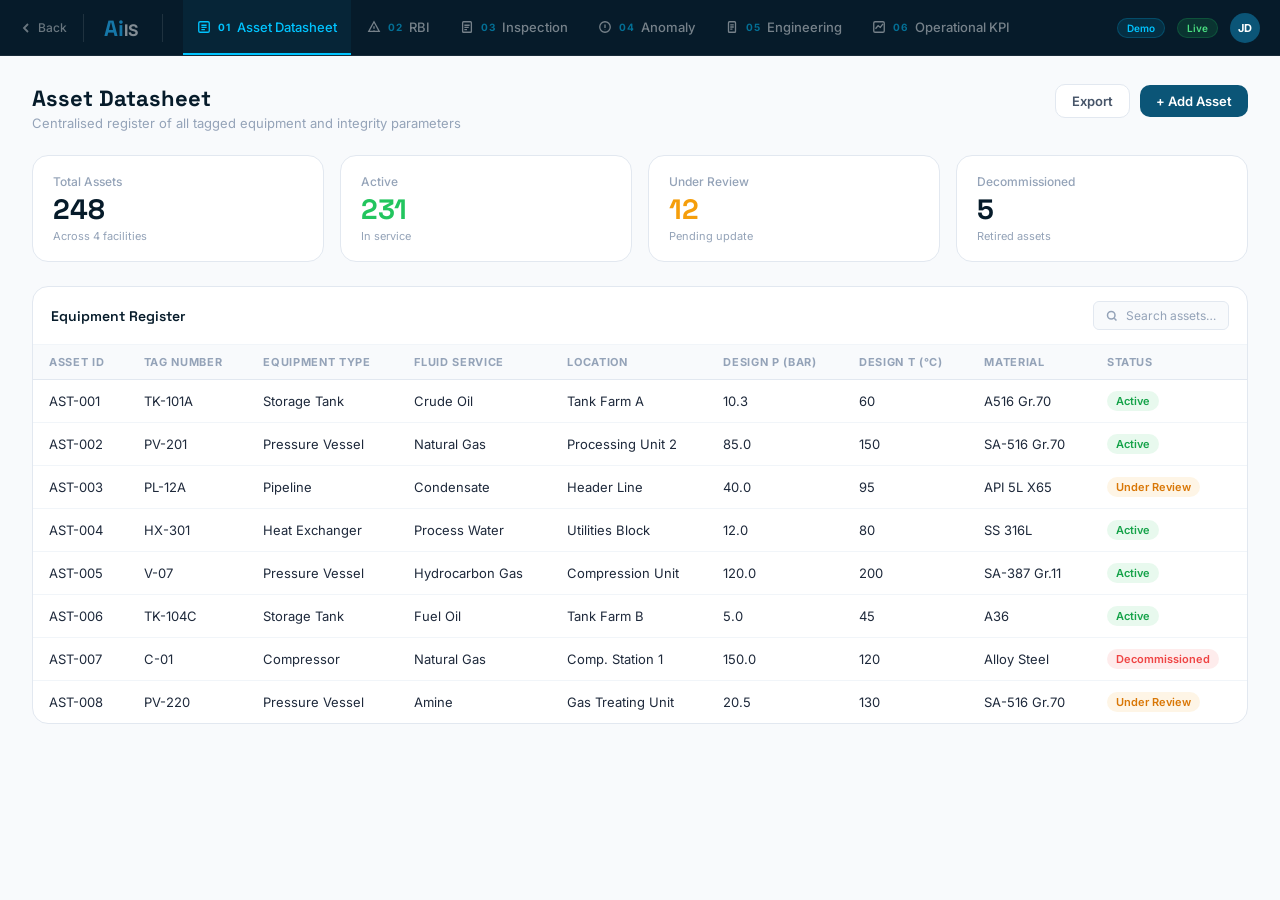
==== aiis-demo.html @ 0ba2be78 "Initial commit — AI Integrity company profile Includes AIIS module overview, 6-module services secti" ====
<!DOCTYPE html>
<html lang="en">
<head>
  <meta charset="UTF-8" />
  <meta name="viewport" content="width=device-width, initial-scale=1.0" />
  <title>AIIS Live Demo — AI Integrity</title>
  <link rel="preconnect" href="https://fonts.googleapis.com" />
  <link href="https://fonts.googleapis.com/css2?family=Inter:wght@300;400;500;600;700&family=Space+Grotesk:wght@400;500;600;700;800&display=swap" rel="stylesheet" />
  <style>
    *, *::before, *::after { box-sizing: border-box; margin: 0; padding: 0; }

    :root {
      --navy:       #061B2A;
      --navy-mid:   #0D2D42;
      --teal:       #0B5577;
      --teal-light: #1677A8;
      --teal-dark:  #073A52;
      --accent:     #00C4FF;
      --white:      #FFFFFF;
      --gray-50:    #F8FAFC;
      --gray-100:   #F1F5F9;
      --gray-200:   #E2E8F0;
      --gray-400:   #94A3B8;
      --gray-600:   #475569;
      --gray-800:   #1E293B;
      --green:      #22c55e;
      --amber:      #f59e0b;
      --red:        #ef4444;
      --font-head:  'Space Grotesk', sans-serif;
      --font-body:  'Inter', sans-serif;
      --r-sm: 6px; --r-md: 10px; --r-lg: 16px;
    }

    html, body { height: 100%; overflow: hidden; }

    body {
      font-family: var(--font-body);
      background: var(--gray-50);
      color: var(--gray-800);
      display: flex;
      flex-direction: column;
    }

    /* ── NAVBAR ─────────────────────────────────── */
    .navbar {
      height: 56px;
      background: var(--navy);
      border-bottom: 1px solid rgba(255,255,255,.07);
      display: flex;
      align-items: center;
      padding: 0 20px;
      gap: 0;
      flex-shrink: 0;
      position: relative;
      z-index: 10;
    }

    .nav-back {
      display: flex;
      align-items: center;
      gap: 6px;
      font-size: 12px;
      font-weight: 500;
      color: rgba(255,255,255,.4);
      text-decoration: none;
      margin-right: 16px;
      flex-shrink: 0;
      transition: color .15s;
      white-space: nowrap;
    }
    .nav-back:hover { color: rgba(255,255,255,.75); }
    .nav-back svg { width: 12px; height: 12px; }

    .nav-divider {
      width: 1px;
      height: 28px;
      background: rgba(255,255,255,.1);
      margin-right: 20px;
      flex-shrink: 0;
    }

    .nav-logo {
      display: flex;
      align-items: baseline;
      gap: 1px;
      margin-right: 24px;
      flex-shrink: 0;
    }
    .nav-logo-ai {
      font-family: var(--font-head);
      font-size: 22px;
      font-weight: 800;
      color: var(--teal-light);
      letter-spacing: -.3px;
    }
    .nav-logo-is {
      font-size: 16px;
      font-weight: 700;
      color: rgba(255,255,255,.5);
    }

    .nav-divider2 {
      width: 1px;
      height: 28px;
      background: rgba(255,255,255,.1);
      margin-right: 20px;
      flex-shrink: 0;
    }

    .nav-tabs {
      display: flex;
      align-items: stretch;
      gap: 2px;
      flex: 1;
      height: 100%;
    }

    .nav-tab {
      display: flex;
      align-items: center;
      gap: 7px;
      padding: 0 14px;
      font-size: 13px;
      font-weight: 500;
      color: rgba(255,255,255,.45);
      cursor: pointer;
      border: none;
      background: none;
      border-bottom: 2px solid transparent;
      transition: color .15s, border-color .15s, background .15s;
      white-space: nowrap;
      font-family: var(--font-body);
    }
    .nav-tab:hover { color: rgba(255,255,255,.75); background: rgba(255,255,255,.04); }
    .nav-tab.active {
      color: var(--accent);
      border-bottom-color: var(--accent);
      background: rgba(0,196,255,.06);
    }
    .nav-tab svg { width: 14px; height: 14px; flex-shrink: 0; }
    .nav-tab .tab-num {
      font-size: 10px;
      font-weight: 700;
      color: rgba(0,196,255,.5);
      letter-spacing: .05em;
    }
    .nav-tab.active .tab-num { color: var(--accent); }

    .nav-right {
      display: flex;
      align-items: center;
      gap: 12px;
      margin-left: 16px;
      flex-shrink: 0;
    }
    .nav-badge {
      font-size: 10px;
      font-weight: 600;
      padding: 3px 9px;
      border-radius: 100px;
      background: rgba(34,197,94,.15);
      color: #4ade80;
      border: 1px solid rgba(34,197,94,.2);
    }
    .demo-label {
      font-size: 10px;
      font-weight: 600;
      padding: 3px 9px;
      border-radius: 100px;
      background: rgba(0,196,255,.12);
      color: var(--accent);
      border: 1px solid rgba(0,196,255,.2);
    }
    .nav-avatar {
      width: 30px; height: 30px;
      border-radius: 50%;
      background: var(--teal);
      display: flex;
      align-items: center;
      justify-content: center;
      font-size: 11px;
      font-weight: 700;
      color: var(--white);
      cursor: pointer;
    }

    /* ── PAGE SHELL ─────────────────────────────── */
    .page { flex: 1; overflow-y: auto; }

    /* ── SECTIONS ───────────────────────────────── */
    .section { display: none; padding: 28px 32px; }
    .section.active { display: block; }

    /* ── PAGE HEADER ────────────────────────────── */
    .page-header {
      display: flex;
      align-items: flex-start;
      justify-content: space-between;
      margin-bottom: 24px;
    }
    .page-title {
      font-family: var(--font-head);
      font-size: 22px;
      font-weight: 700;
      color: var(--navy);
    }
    .page-subtitle {
      font-size: 13px;
      color: var(--gray-400);
      margin-top: 3px;
    }
    .page-actions { display: flex; gap: 10px; align-items: center; }

    .btn {
      display: inline-flex;
      align-items: center;
      gap: 6px;
      font-family: var(--font-body);
      font-size: 13px;
      font-weight: 600;
      padding: 8px 16px;
      border-radius: var(--r-md);
      border: none;
      cursor: pointer;
      transition: background .15s, transform .1s;
    }
    .btn-primary { background: var(--teal); color: var(--white); }
    .btn-primary:hover { background: var(--teal-light); }
    .btn-ghost { background: var(--white); color: var(--gray-600); border: 1px solid var(--gray-200); }
    .btn-ghost:hover { background: var(--gray-100); }

    /* ── STAT CARDS ─────────────────────────────── */
    .stat-row {
      display: grid;
      grid-template-columns: repeat(4, 1fr);
      gap: 16px;
      margin-bottom: 24px;
    }
    .stat-card {
      background: var(--white);
      border: 1px solid var(--gray-200);
      border-radius: var(--r-lg);
      padding: 18px 20px;
    }
    .stat-label { font-size: 12px; color: var(--gray-400); font-weight: 500; margin-bottom: 6px; }
    .stat-val {
      font-family: var(--font-head);
      font-size: 28px;
      font-weight: 700;
      color: var(--navy);
      line-height: 1;
    }
    .stat-val.warn { color: var(--amber); }
    .stat-val.risk { color: var(--red); }
    .stat-val.good { color: var(--green); }
    .stat-meta { font-size: 11px; color: var(--gray-400); margin-top: 6px; }

    /* ── TABLE ──────────────────────────────────── */
    .table-wrap {
      background: var(--white);
      border: 1px solid var(--gray-200);
      border-radius: var(--r-lg);
      overflow: hidden;
    }
    .table-toolbar {
      display: flex;
      align-items: center;
      justify-content: space-between;
      padding: 14px 18px;
      border-bottom: 1px solid var(--gray-100);
    }
    .table-title {
      font-family: var(--font-head);
      font-size: 14px;
      font-weight: 600;
      color: var(--navy);
    }
    .search-box {
      display: flex;
      align-items: center;
      gap: 8px;
      background: var(--gray-50);
      border: 1px solid var(--gray-200);
      border-radius: var(--r-sm);
      padding: 6px 12px;
      font-size: 12px;
      color: var(--gray-400);
    }
    table { width: 100%; border-collapse: collapse; }
    thead tr { background: var(--gray-50); border-bottom: 1px solid var(--gray-200); }
    th {
      font-size: 11px;
      font-weight: 700;
      text-transform: uppercase;
      letter-spacing: .06em;
      color: var(--gray-400);
      padding: 10px 16px;
      text-align: left;
      white-space: nowrap;
    }
    td {
      font-size: 13px;
      color: var(--gray-800);
      padding: 11px 16px;
      border-bottom: 1px solid var(--gray-100);
    }
    tr:last-child td { border-bottom: none; }
    tr:hover td { background: var(--gray-50); }

    /* ── PILLS ──────────────────────────────────── */
    .pill {
      display: inline-block;
      font-size: 11px;
      font-weight: 600;
      padding: 3px 9px;
      border-radius: 100px;
    }
    .pill-high   { background: rgba(239,68,68,.1);   color: #ef4444; }
    .pill-med    { background: rgba(245,158,11,.1);  color: #d97706; }
    .pill-low    { background: rgba(34,197,94,.1);   color: #16a34a; }
    .pill-open   { background: rgba(239,68,68,.1);   color: #ef4444; }
    .pill-prog   { background: rgba(245,158,11,.1);  color: #d97706; }
    .pill-review { background: rgba(99,102,241,.1);  color: #6366f1; }
    .pill-closed { background: rgba(34,197,94,.1);   color: #16a34a; }
    .pill-sched  { background: rgba(14,165,233,.1);  color: #0ea5e9; }
    .pill-done   { background: rgba(34,197,94,.1);   color: #16a34a; }
    .pill-over   { background: rgba(239,68,68,.1);   color: #ef4444; }

    /* ── GRID LAYOUT ────────────────────────────── */
    .two-col { display: grid; grid-template-columns: 1fr 1fr; gap: 20px; }
    .three-col { display: grid; grid-template-columns: 1fr 1fr 1fr; gap: 16px; }

    /* ── RISK MATRIX ─────────────────────────────── */
    .risk-matrix-wrap {
      background: var(--white);
      border: 1px solid var(--gray-200);
      border-radius: var(--r-lg);
      padding: 20px;
    }
    .risk-matrix-title {
      font-family: var(--font-head);
      font-size: 14px;
      font-weight: 600;
      color: var(--navy);
      margin-bottom: 16px;
    }
    .risk-matrix {
      display: grid;
      grid-template-columns: 28px repeat(4, 1fr);
      grid-template-rows: repeat(4, 1fr) 28px;
      gap: 3px;
      height: 220px;
    }
    .rm-cell {
      border-radius: 4px;
      display: flex;
      align-items: center;
      justify-content: center;
      font-size: 11px;
      font-weight: 600;
    }
    .rm-label {
      font-size: 9px;
      color: var(--gray-400);
      text-align: center;
      line-height: 1.2;
      display: flex;
      align-items: center;
      justify-content: center;
    }
    .rm-h { background: rgba(239,68,68,.15);  color: #ef4444; }
    .rm-m { background: rgba(245,158,11,.12); color: #d97706; }
    .rm-l { background: rgba(34,197,94,.12);  color: #16a34a; }
    .rm-dot {
      width: 20px; height: 20px;
      background: var(--navy);
      border-radius: 50%;
      display: flex;
      align-items: center;
      justify-content: center;
      font-size: 9px;
      font-weight: 700;
      color: var(--white);
    }
    .matrix-axis-y {
      font-size: 9px;
      color: var(--gray-400);
      writing-mode: vertical-rl;
      text-orientation: mixed;
      transform: rotate(180deg);
      text-align: center;
      letter-spacing: .05em;
      text-transform: uppercase;
    }
    .matrix-axis-x {
      font-size: 9px;
      color: var(--gray-400);
      text-align: center;
      letter-spacing: .05em;
      text-transform: uppercase;
    }

    /* ── BAR CHART ──────────────────────────────── */
    .chart-wrap {
      background: var(--white);
      border: 1px solid var(--gray-200);
      border-radius: var(--r-lg);
      padding: 20px;
    }
    .chart-title {
      font-family: var(--font-head);
      font-size: 14px;
      font-weight: 600;
      color: var(--navy);
      margin-bottom: 16px;
    }
    .bar-chart {
      display: flex;
      align-items: flex-end;
      gap: 8px;
      height: 120px;
    }
    .bar-col { display: flex; flex-direction: column; align-items: center; gap: 5px; flex: 1; height: 100%; justify-content: flex-end; }
    .bar-fill {
      width: 100%;
      background: var(--teal);
      border-radius: 3px 3px 0 0;
      opacity: .7;
      transition: opacity .2s;
    }
    .bar-fill:hover { opacity: 1; }
    .bar-fill.accent { background: var(--accent); opacity: .6; }
    .bar-fill.accent:hover { opacity: 1; }
    .bar-col span { font-size: 10px; color: var(--gray-400); }

    /* ── STATUS TABS ────────────────────────────── */
    .status-tabs {
      display: flex;
      gap: 10px;
      margin-bottom: 20px;
    }
    .status-tab {
      display: flex;
      align-items: center;
      gap: 8px;
      background: var(--white);
      border: 1px solid var(--gray-200);
      border-radius: var(--r-md);
      padding: 12px 18px;
      cursor: pointer;
      transition: border-color .15s, box-shadow .15s;
    }
    .status-tab:hover { border-color: var(--teal-light); box-shadow: 0 2px 8px rgba(11,85,119,.1); }
    .status-count {
      font-family: var(--font-head);
      font-size: 22px;
      font-weight: 700;
    }
    .status-name { font-size: 12px; color: var(--gray-400); }

    /* ── KPI ROW ─────────────────────────────────── */
    .kpi-row { display: grid; grid-template-columns: repeat(4, 1fr); gap: 16px; margin-bottom: 24px; }
    .kpi-card {
      background: var(--white);
      border: 1px solid var(--gray-200);
      border-radius: var(--r-lg);
      padding: 16px 20px;
    }
    .kpi-label { font-size: 11px; color: var(--gray-400); font-weight: 500; text-transform: uppercase; letter-spacing: .05em; margin-bottom: 8px; }
    .kpi-val {
      font-family: var(--font-head);
      font-size: 26px;
      font-weight: 700;
      color: var(--navy);
      line-height: 1;
      margin-bottom: 4px;
    }
    .kpi-unit { font-size: 12px; color: var(--gray-400); }
    .kpi-trend { font-size: 12px; margin-top: 6px; }
    .trend-up   { color: var(--green); }
    .trend-down { color: var(--red); }
  </style>
</head>
<body>

  <!-- ── NAVBAR ──────────────────────────────────── -->
  <nav class="navbar">
    <a href="index.html" class="nav-back">
      <svg viewBox="0 0 12 12" fill="none" stroke="currentColor" stroke-width="1.8">
        <path d="M8 2L4 6l4 4"/>
      </svg>
      Back
    </a>
    <div class="nav-divider"></div>
    <div class="nav-logo">
      <span class="nav-logo-ai">Ai</span><span class="nav-logo-is">IS</span>
    </div>
    <div class="nav-divider2"></div>
    <div class="nav-tabs">

      <button class="nav-tab active" data-section="asset">
        <svg viewBox="0 0 16 16" fill="none" stroke="currentColor" stroke-width="1.5">
          <rect x="2" y="2" width="12" height="12" rx="1.5"/>
          <path d="M5 6h6M5 8.5h6M5 11h4"/>
        </svg>
        <span class="tab-num">01</span> Asset Datasheet
      </button>

      <button class="nav-tab" data-section="rbi">
        <svg viewBox="0 0 16 16" fill="none" stroke="currentColor" stroke-width="1.5">
          <path d="M8 2L2 13h12L8 2z"/><path d="M8 7v3M8 12v.5"/>
        </svg>
        <span class="tab-num">02</span> RBI
      </button>

      <button class="nav-tab" data-section="inspection">
        <svg viewBox="0 0 16 16" fill="none" stroke="currentColor" stroke-width="1.5">
          <rect x="3" y="2" width="10" height="12" rx="1"/>
          <path d="M5 6h6M5 8.5h5M5 11h3"/>
        </svg>
        <span class="tab-num">03</span> Inspection
      </button>

      <button class="nav-tab" data-section="anomaly">
        <svg viewBox="0 0 16 16" fill="none" stroke="currentColor" stroke-width="1.5">
          <circle cx="8" cy="8" r="6"/><path d="M8 5v4M8 11v.5"/>
        </svg>
        <span class="tab-num">04</span> Anomaly
      </button>

      <button class="nav-tab" data-section="engineering">
        <svg viewBox="0 0 16 16" fill="none" stroke="currentColor" stroke-width="1.5">
          <rect x="4" y="2" width="8" height="12" rx="1"/>
          <path d="M6 5.5h4M6 8h4M6 10.5h2.5"/>
        </svg>
        <span class="tab-num">05</span> Engineering
      </button>

      <button class="nav-tab" data-section="kpi">
        <svg viewBox="0 0 16 16" fill="none" stroke="currentColor" stroke-width="1.5">
          <rect x="2" y="2" width="12" height="12" rx="1.5"/>
          <path d="M4 10l3-3.5 2.5 2 3-4"/>
        </svg>
        <span class="tab-num">06</span> Operational KPI
      </button>

    </div>
    <div class="nav-right">
      <span class="demo-label">Demo</span>
      <span class="nav-badge">Live</span>
      <div class="nav-avatar">JD</div>
    </div>
  </nav>

  <!-- ── CONTENT ──────────────────────────────────── -->
  <div class="page">

    <!-- 01. Asset Datasheet -->
    <div class="section active" id="section-asset">
      <div class="page-header">
        <div>
          <div class="page-title">Asset Datasheet</div>
          <div class="page-subtitle">Centralised register of all tagged equipment and integrity parameters</div>
        </div>
        <div class="page-actions">
          <button class="btn btn-ghost">Export</button>
          <button class="btn btn-primary">+ Add Asset</button>
        </div>
      </div>

      <div class="stat-row">
        <div class="stat-card">
          <div class="stat-label">Total Assets</div>
          <div class="stat-val">248</div>
          <div class="stat-meta">Across 4 facilities</div>
        </div>
        <div class="stat-card">
          <div class="stat-label">Active</div>
          <div class="stat-val good">231</div>
          <div class="stat-meta">In service</div>
        </div>
        <div class="stat-card">
          <div class="stat-label">Under Review</div>
          <div class="stat-val warn">12</div>
          <div class="stat-meta">Pending update</div>
        </div>
        <div class="stat-card">
          <div class="stat-label">Decommissioned</div>
          <div class="stat-val">5</div>
          <div class="stat-meta">Retired assets</div>
        </div>
      </div>

      <div class="table-wrap">
        <div class="table-toolbar">
          <span class="table-title">Equipment Register</span>
          <div class="search-box">
            <svg width="12" height="12" viewBox="0 0 16 16" fill="none" stroke="currentColor" stroke-width="2"><circle cx="7" cy="7" r="5"/><path d="M11 11l3 3"/></svg>
            Search assets…
          </div>
        </div>
        <table>
          <thead>
            <tr>
              <th>Asset ID</th><th>Tag Number</th><th>Equipment Type</th>
              <th>Fluid Service</th><th>Location</th>
              <th>Design P (bar)</th><th>Design T (°C)</th>
              <th>Material</th><th>Status</th>
            </tr>
          </thead>
          <tbody>
            <tr><td>AST-001</td><td>TK-101A</td><td>Storage Tank</td><td>Crude Oil</td><td>Tank Farm A</td><td>10.3</td><td>60</td><td>A516 Gr.70</td><td><span class="pill pill-done">Active</span></td></tr>
            <tr><td>AST-002</td><td>PV-201</td><td>Pressure Vessel</td><td>Natural Gas</td><td>Processing Unit 2</td><td>85.0</td><td>150</td><td>SA-516 Gr.70</td><td><span class="pill pill-done">Active</span></td></tr>
            <tr><td>AST-003</td><td>PL-12A</td><td>Pipeline</td><td>Condensate</td><td>Header Line</td><td>40.0</td><td>95</td><td>API 5L X65</td><td><span class="pill pill-prog">Under Review</span></td></tr>
            <tr><td>AST-004</td><td>HX-301</td><td>Heat Exchanger</td><td>Process Water</td><td>Utilities Block</td><td>12.0</td><td>80</td><td>SS 316L</td><td><span class="pill pill-done">Active</span></td></tr>
            <tr><td>AST-005</td><td>V-07</td><td>Pressure Vessel</td><td>Hydrocarbon Gas</td><td>Compression Unit</td><td>120.0</td><td>200</td><td>SA-387 Gr.11</td><td><span class="pill pill-done">Active</span></td></tr>
            <tr><td>AST-006</td><td>TK-104C</td><td>Storage Tank</td><td>Fuel Oil</td><td>Tank Farm B</td><td>5.0</td><td>45</td><td>A36</td><td><span class="pill pill-done">Active</span></td></tr>
            <tr><td>AST-007</td><td>C-01</td><td>Compressor</td><td>Natural Gas</td><td>Comp. Station 1</td><td>150.0</td><td>120</td><td>Alloy Steel</td><td><span class="pill pill-over">Decommissioned</span></td></tr>
            <tr><td>AST-008</td><td>PV-220</td><td>Pressure Vessel</td><td>Amine</td><td>Gas Treating Unit</td><td>20.5</td><td>130</td><td>SA-516 Gr.70</td><td><span class="pill pill-prog">Under Review</span></td></tr>
          </tbody>
        </table>
      </div>
    </div>

    <!-- 02. RBI -->
    <div class="section" id="section-rbi">
      <div class="page-header">
        <div>
          <div class="page-title">Risk Based Inspection (RBI)</div>
          <div class="page-subtitle">API 580/581 aligned risk ranking — Probability × Consequence of Failure</div>
        </div>
        <div class="page-actions">
          <button class="btn btn-ghost">Export Matrix</button>
          <button class="btn btn-primary">Run Assessment</button>
        </div>
      </div>

      <div class="two-col" style="margin-bottom:24px">
        <div class="risk-matrix-wrap">
          <div class="risk-matrix-title">Risk Matrix — Current Portfolio</div>
          <div style="display:flex;gap:12px;align-items:flex-start">
            <div class="matrix-axis-y" style="height:200px;flex-shrink:0">Consequence of Failure →</div>
            <div>
              <div style="display:grid;grid-template-columns:repeat(4,52px);gap:3px;margin-bottom:3px">
                <div class="rm-cell rm-m" style="height:52px;position:relative"><div class="rm-dot" style="position:absolute;top:5px;right:5px">V07</div></div>
                <div class="rm-cell rm-h" style="height:52px"><div class="rm-dot">TK04</div></div>
                <div class="rm-cell rm-h" style="height:52px"></div>
                <div class="rm-cell rm-h" style="height:52px"></div>
              </div>
              <div style="display:grid;grid-template-columns:repeat(4,52px);gap:3px;margin-bottom:3px">
                <div class="rm-cell rm-l" style="height:52px"></div>
                <div class="rm-cell rm-m" style="height:52px"><div class="rm-dot">PV201</div></div>
                <div class="rm-cell rm-m" style="height:52px"></div>
                <div class="rm-cell rm-h" style="height:52px"></div>
              </div>
              <div style="display:grid;grid-template-columns:repeat(4,52px);gap:3px;margin-bottom:3px">
                <div class="rm-cell rm-l" style="height:52px"></div>
                <div class="rm-cell rm-l" style="height:52px"><div class="rm-dot">HX301</div></div>
                <div class="rm-cell rm-m" style="height:52px"><div class="rm-dot">PL12A</div></div>
                <div class="rm-cell rm-m" style="height:52px"></div>
              </div>
              <div style="display:grid;grid-template-columns:repeat(4,52px);gap:3px;margin-bottom:5px">
                <div class="rm-cell rm-l" style="height:52px"><div class="rm-dot">TK101</div></div>
                <div class="rm-cell rm-l" style="height:52px"></div>
                <div class="rm-cell rm-l" style="height:52px"></div>
                <div class="rm-cell rm-m" style="height:52px"></div>
              </div>
              <div style="display:grid;grid-template-columns:repeat(4,52px);gap:3px;">
                <div class="matrix-axis-x" style="font-size:9px">Low</div>
                <div class="matrix-axis-x" style="font-size:9px">Medium</div>
                <div class="matrix-axis-x" style="font-size:9px">High</div>
                <div class="matrix-axis-x" style="font-size:9px">Very High</div>
              </div>
              <div style="text-align:center;font-size:9px;color:var(--gray-400);margin-top:4px;letter-spacing:.05em;text-transform:uppercase">Probability of Failure →</div>
            </div>
          </div>
        </div>

        <div class="chart-wrap">
          <div class="chart-title">Risk Distribution by Equipment Type</div>
          <div class="bar-chart">
            <div class="bar-col"><div class="bar-fill risk" style="height:70%;background:#ef4444;opacity:.7"></div><span>Tanks</span></div>
            <div class="bar-col"><div class="bar-fill" style="height:90%;background:#0B5577;opacity:.7"></div><span>Vessels</span></div>
            <div class="bar-col"><div class="bar-fill" style="height:55%;background:#0B5577;opacity:.7"></div><span>Pipelines</span></div>
            <div class="bar-col"><div class="bar-fill" style="height:40%;background:#0B5577;opacity:.7"></div><span>HX</span></div>
            <div class="bar-col"><div class="bar-fill" style="height:60%;background:#f59e0b;opacity:.7"></div><span>Comp.</span></div>
          </div>
          <div style="display:flex;gap:16px;margin-top:14px">
            <span style="font-size:11px;display:flex;align-items:center;gap:5px"><span style="width:10px;height:10px;border-radius:2px;background:#ef4444;display:inline-block"></span> High</span>
            <span style="font-size:11px;display:flex;align-items:center;gap:5px"><span style="width:10px;height:10px;border-radius:2px;background:#f59e0b;display:inline-block"></span> Medium</span>
            <span style="font-size:11px;display:flex;align-items:center;gap:5px"><span style="width:10px;height:10px;border-radius:2px;background:#0B5577;display:inline-block"></span> Low</span>
          </div>
        </div>
      </div>

      <div class="table-wrap">
        <div class="table-toolbar">
          <span class="table-title">Equipment Risk Summary</span>
          <div class="search-box">
            <svg width="12" height="12" viewBox="0 0 16 16" fill="none" stroke="currentColor" stroke-width="2"><circle cx="7" cy="7" r="5"/><path d="M11 11l3 3"/></svg>
            Filter…
          </div>
        </div>
        <table>
          <thead>
            <tr><th>Tag</th><th>Equipment</th><th>PoF Category</th><th>CoF Category</th><th>Risk Level</th><th>Method</th><th>Next Inspection</th><th>Interval (yr)</th></tr>
          </thead>
          <tbody>
            <tr><td>TK-04</td><td>Storage Tank</td><td>High</td><td>High</td><td><span class="pill pill-high">High</span></td><td>Semi-Quantitative</td><td>Jan 2025</td><td>1</td></tr>
            <tr><td>V-07</td><td>Pressure Vessel</td><td>Medium</td><td>High</td><td><span class="pill pill-high">High</span></td><td>Quantitative</td><td>Mar 2025</td><td>2</td></tr>
            <tr><td>PL-12A</td><td>Pipeline</td><td>Medium</td><td>Medium</td><td><span class="pill pill-med">Medium</span></td><td>Semi-Quantitative</td><td>Jun 2025</td><td>3</td></tr>
            <tr><td>PV-201</td><td>Pressure Vessel</td><td>Low</td><td>Medium</td><td><span class="pill pill-med">Medium</span></td><td>Qualitative</td><td>Sep 2025</td><td>3</td></tr>
            <tr><td>HX-301</td><td>Heat Exchanger</td><td>Low</td><td>Low</td><td><span class="pill pill-low">Low</span></td><td>Qualitative</td><td>Dec 2026</td><td>5</td></tr>
            <tr><td>TK-101A</td><td>Storage Tank</td><td>Low</td><td>Low</td><td><span class="pill pill-low">Low</span></td><td>Qualitative</td><td>Aug 2026</td><td>4</td></tr>
          </tbody>
        </table>
      </div>
    </div>

    <!-- 03. Inspection -->
    <div class="section" id="section-inspection">
      <div class="page-header">
        <div>
          <div class="page-title">Inspection Management</div>
          <div class="page-subtitle">Schedule, history, footage database, and inspection report records</div>
        </div>
        <div class="page-actions">
          <button class="btn btn-ghost">View Calendar</button>
          <button class="btn btn-primary">+ Schedule</button>
        </div>
      </div>

      <div class="status-tabs">
        <div class="status-tab"><div class="status-count" style="color:var(--teal)">18</div><div class="status-name">Scheduled</div></div>
        <div class="status-tab"><div class="status-count" style="color:var(--amber)">4</div><div class="status-name">In Progress</div></div>
        <div class="status-tab"><div class="status-count" style="color:var(--green)">63</div><div class="status-name">Completed</div></div>
        <div class="status-tab"><div class="status-count" style="color:var(--red)">3</div><div class="status-name">Overdue</div></div>
      </div>

      <div class="table-wrap">
        <div class="table-toolbar">
          <span class="table-title">Inspection Schedule &amp; History</span>
          <div class="search-box">
            <svg width="12" height="12" viewBox="0 0 16 16" fill="none" stroke="currentColor" stroke-width="2"><circle cx="7" cy="7" r="5"/><path d="M11 11l3 3"/></svg>
            Search…
          </div>
        </div>
        <table>
          <thead>
            <tr><th>Insp. ID</th><th>Asset Tag</th><th>Equipment</th><th>Inspection Type</th><th>Method</th><th>Scheduled Date</th><th>Inspector</th><th>Report</th><th>Status</th></tr>
          </thead>
          <tbody>
            <tr><td>INS-2024-031</td><td>TK-04</td><td>Storage Tank</td><td>External Visual</td><td>CVI</td><td>15 Jan 2025</td><td>A. Rahman</td><td>—</td><td><span class="pill pill-sched">Scheduled</span></td></tr>
            <tr><td>INS-2024-030</td><td>V-07</td><td>Pressure Vessel</td><td>Thickness Survey</td><td>UT</td><td>10 Jan 2025</td><td>B. Santoso</td><td>—</td><td><span class="pill pill-prog">In Progress</span></td></tr>
            <tr><td>INS-2024-029</td><td>PL-12A</td><td>Pipeline</td><td>Corrosion Survey</td><td>UT/RT</td><td>18 Dec 2024</td><td>C. Wibowo</td><td><span style="color:var(--teal);font-weight:600;cursor:pointer">View PDF</span></td><td><span class="pill pill-done">Completed</span></td></tr>
            <tr><td>INS-2024-028</td><td>PV-201</td><td>Pressure Vessel</td><td>Full Inspection</td><td>WFMT/UT</td><td>05 Dec 2024</td><td>A. Rahman</td><td><span style="color:var(--teal);font-weight:600;cursor:pointer">View PDF</span></td><td><span class="pill pill-done">Completed</span></td></tr>
            <tr><td>INS-2024-027</td><td>HX-301</td><td>Heat Exchanger</td><td>Tube Bundle</td><td>ECT</td><td>01 Nov 2024</td><td>D. Pratama</td><td><span style="color:var(--teal);font-weight:600;cursor:pointer">View PDF</span></td><td><span class="pill pill-done">Completed</span></td></tr>
            <tr><td>INS-2024-026</td><td>TK-101A</td><td>Storage Tank</td><td>Internal Visual</td><td>CVI</td><td>25 Sep 2024</td><td>B. Santoso</td><td>—</td><td><span class="pill pill-over">Overdue</span></td></tr>
          </tbody>
        </table>
      </div>
    </div>

    <!-- 04. Anomaly -->
    <div class="section" id="section-anomaly">
      <div class="page-header">
        <div>
          <div class="page-title">Anomaly Management</div>
          <div class="page-subtitle">Record, track, and resolve all detected defects and integrity findings</div>
        </div>
        <div class="page-actions">
          <button class="btn btn-ghost">Export</button>
          <button class="btn btn-primary">+ Record Anomaly</button>
        </div>
      </div>

      <div class="status-tabs">
        <div class="status-tab"><div class="status-count" style="color:var(--red)">12</div><div class="status-name">Open</div></div>
        <div class="status-tab"><div class="status-count" style="color:var(--amber)">5</div><div class="status-name">In Progress</div></div>
        <div class="status-tab"><div class="status-count" style="color:#6366f1">3</div><div class="status-name">Pending Review</div></div>
        <div class="status-tab"><div class="status-count" style="color:var(--green)">47</div><div class="status-name">Closed</div></div>
      </div>

      <div class="table-wrap">
        <div class="table-toolbar">
          <span class="table-title">Anomaly Register</span>
          <div class="search-box">
            <svg width="12" height="12" viewBox="0 0 16 16" fill="none" stroke="currentColor" stroke-width="2"><circle cx="7" cy="7" r="5"/><path d="M11 11l3 3"/></svg>
            Search…
          </div>
        </div>
        <table>
          <thead>
            <tr><th>Anomaly ID</th><th>Asset Tag</th><th>Description</th><th>Classification</th><th>Severity</th><th>Raised Date</th><th>Due Date</th><th>Assigned To</th><th>Status</th></tr>
          </thead>
          <tbody>
            <tr><td>ANO-024-001</td><td>TK-04</td><td>Wall thinning — bottom plate, SE quadrant</td><td>Corrosion</td><td><span class="pill pill-high">Critical</span></td><td>18 Dec 2024</td><td>31 Jan 2025</td><td>A. Rahman</td><td><span class="pill pill-open">Open</span></td></tr>
            <tr><td>ANO-024-002</td><td>V-07</td><td>Pitting corrosion on nozzle N3</td><td>Corrosion</td><td><span class="pill pill-high">High</span></td><td>10 Dec 2024</td><td>28 Feb 2025</td><td>B. Santoso</td><td><span class="pill pill-prog">In Progress</span></td></tr>
            <tr><td>ANO-024-003</td><td>PL-12A</td><td>Surface crack — 12 o'clock position, km 4.2</td><td>Cracking</td><td><span class="pill pill-high">High</span></td><td>19 Dec 2024</td><td>15 Jan 2025</td><td>C. Wibowo</td><td><span class="pill pill-open">Open</span></td></tr>
            <tr><td>ANO-024-004</td><td>PV-201</td><td>Coating degradation — shell zone B</td><td>Coating Defect</td><td><span class="pill pill-med">Medium</span></td><td>05 Dec 2024</td><td>30 Mar 2025</td><td>D. Pratama</td><td><span class="pill pill-review">Pending Review</span></td></tr>
            <tr><td>ANO-024-005</td><td>HX-301</td><td>Tube thinning — pass 2, rows 4–6</td><td>Corrosion</td><td><span class="pill pill-med">Medium</span></td><td>01 Nov 2024</td><td>28 Feb 2025</td><td>A. Rahman</td><td><span class="pill pill-prog">In Progress</span></td></tr>
            <tr><td>ANO-024-006</td><td>TK-101A</td><td>Minor weld discontinuity — roof to shell joint</td><td>Weld Defect</td><td><span class="pill pill-low">Low</span></td><td>20 Oct 2024</td><td>30 Jun 2025</td><td>B. Santoso</td><td><span class="pill pill-closed">Closed</span></td></tr>
          </tbody>
        </table>
      </div>
    </div>

    <!-- 05. Engineering Assessment -->
    <div class="section" id="section-engineering">
      <div class="page-header">
        <div>
          <div class="page-title">Engineering Assessment</div>
          <div class="page-subtitle">Fitness-for-Service, remaining life calculations, and corrosion analysis</div>
        </div>
        <div class="page-actions">
          <button class="btn btn-ghost">Export Report</button>
          <button class="btn btn-primary">+ New Assessment</button>
        </div>
      </div>

      <div class="stat-row">
        <div class="stat-card">
          <div class="stat-label">Total Assessments</div>
          <div class="stat-val">34</div>
          <div class="stat-meta">This year</div>
        </div>
        <div class="stat-card">
          <div class="stat-label">Acceptable FFS</div>
          <div class="stat-val good">27</div>
          <div class="stat-meta">Fit for continued service</div>
        </div>
        <div class="stat-card">
          <div class="stat-label">Conditional</div>
          <div class="stat-val warn">5</div>
          <div class="stat-meta">With operating limits</div>
        </div>
        <div class="stat-card">
          <div class="stat-label">Unacceptable</div>
          <div class="stat-val risk">2</div>
          <div class="stat-meta">Action required</div>
        </div>
      </div>

      <div class="table-wrap">
        <div class="table-toolbar">
          <span class="table-title">Assessment Register</span>
          <div class="search-box">
            <svg width="12" height="12" viewBox="0 0 16 16" fill="none" stroke="currentColor" stroke-width="2"><circle cx="7" cy="7" r="5"/><path d="M11 11l3 3"/></svg>
            Search…
          </div>
        </div>
        <table>
          <thead>
            <tr><th>Assess. ID</th><th>Asset Tag</th><th>Assessment Type</th><th>FFS Level</th><th>Anomaly Ref.</th><th>Remaining Life</th><th>MAWP (bar)</th><th>Assessed By</th><th>Date</th><th>Outcome</th></tr>
          </thead>
          <tbody>
            <tr><td>ENG-2024-010</td><td>TK-04</td><td>General Metal Loss</td><td>Level 2</td><td>ANO-024-001</td><td>2.1 yr</td><td>9.8</td><td>Ir. Suharto</td><td>20 Dec 2024</td><td><span class="pill pill-over">Unacceptable</span></td></tr>
            <tr><td>ENG-2024-009</td><td>V-07</td><td>Local Metal Loss</td><td>Level 1</td><td>ANO-024-002</td><td>4.5 yr</td><td>115.0</td><td>Ir. Kurniawan</td><td>15 Dec 2024</td><td><span class="pill pill-prog">Conditional</span></td></tr>
            <tr><td>ENG-2024-008</td><td>PL-12A</td><td>Crack-Like Flaw</td><td>Level 2</td><td>ANO-024-003</td><td>1.8 yr</td><td>36.5</td><td>Ir. Suharto</td><td>22 Dec 2024</td><td><span class="pill pill-over">Unacceptable</span></td></tr>
            <tr><td>ENG-2024-007</td><td>PV-201</td><td>General Metal Loss</td><td>Level 1</td><td>—</td><td>8.3 yr</td><td>84.5</td><td>Ir. Kurniawan</td><td>06 Dec 2024</td><td><span class="pill pill-done">Acceptable</span></td></tr>
            <tr><td>ENG-2024-006</td><td>HX-301</td><td>Local Metal Loss</td><td>Level 1</td><td>ANO-024-005</td><td>6.0 yr</td><td>11.8</td><td>Ir. Suharto</td><td>05 Nov 2024</td><td><span class="pill pill-done">Acceptable</span></td></tr>
          </tbody>
        </table>
      </div>
    </div>

    <!-- 06. Operational KPI -->
    <div class="section" id="section-kpi">
      <div class="page-header">
        <div>
          <div class="page-title">Operational KPI</div>
          <div class="page-subtitle">Live production performance linked to asset integrity data</div>
        </div>
        <div class="page-actions">
          <button class="btn btn-ghost">Export Data</button>
          <button class="btn btn-primary">Configure KPIs</button>
        </div>
      </div>

      <div class="kpi-row">
        <div class="kpi-card">
          <div class="kpi-label">Production Rate</div>
          <div class="kpi-val">12,450</div>
          <div class="kpi-unit">BOPD</div>
          <div class="kpi-trend trend-up">↑ 3.2% vs last month</div>
        </div>
        <div class="kpi-card">
          <div class="kpi-label">Avg. Operating Temp.</div>
          <div class="kpi-val">87</div>
          <div class="kpi-unit">°C</div>
          <div class="kpi-trend" style="color:var(--gray-400)">→ Stable</div>
        </div>
        <div class="kpi-card">
          <div class="kpi-label">Avg. Operating Pressure</div>
          <div class="kpi-val">42.3</div>
          <div class="kpi-unit">bar</div>
          <div class="kpi-trend trend-down">↓ 1.1% vs last month</div>
        </div>
        <div class="kpi-card">
          <div class="kpi-label">Corr. Inhibitor Efficiency</div>
          <div class="kpi-val good">94%</div>
          <div class="kpi-unit">Last 30 days</div>
          <div class="kpi-trend trend-up">↑ 2% vs last month</div>
        </div>
      </div>

      <div class="two-col">
        <div class="chart-wrap">
          <div class="chart-title">Production Rate — Last 12 Months (BOPD)</div>
          <div class="bar-chart">
            <div class="bar-col"><div class="bar-fill" style="height:68%"></div><span>Jan</span></div>
            <div class="bar-col"><div class="bar-fill" style="height:72%"></div><span>Feb</span></div>
            <div class="bar-col"><div class="bar-fill" style="height:65%"></div><span>Mar</span></div>
            <div class="bar-col"><div class="bar-fill" style="height:80%"></div><span>Apr</span></div>
            <div class="bar-col"><div class="bar-fill" style="height:78%"></div><span>May</span></div>
            <div class="bar-col"><div class="bar-fill accent" style="height:85%"></div><span>Jun</span></div>
            <div class="bar-col"><div class="bar-fill accent" style="height:88%"></div><span>Jul</span></div>
            <div class="bar-col"><div class="bar-fill accent" style="height:91%"></div><span>Aug</span></div>
            <div class="bar-col"><div class="bar-fill accent" style="height:87%"></div><span>Sep</span></div>
            <div class="bar-col"><div class="bar-fill accent" style="height:93%"></div><span>Oct</span></div>
            <div class="bar-col"><div class="bar-fill accent" style="height:89%"></div><span>Nov</span></div>
            <div class="bar-col"><div class="bar-fill accent" style="height:96%"></div><span>Dec</span></div>
          </div>
        </div>

        <div class="chart-wrap">
          <div class="chart-title">Corrosion Inhibitor Performance — Last 12 Months (%)</div>
          <div class="bar-chart">
            <div class="bar-col"><div class="bar-fill" style="height:74%"></div><span>Jan</span></div>
            <div class="bar-col"><div class="bar-fill" style="height:79%"></div><span>Feb</span></div>
            <div class="bar-col"><div class="bar-fill" style="height:76%"></div><span>Mar</span></div>
            <div class="bar-col"><div class="bar-fill" style="height:82%"></div><span>Apr</span></div>
            <div class="bar-col"><div class="bar-fill" style="height:85%"></div><span>May</span></div>
            <div class="bar-col"><div class="bar-fill accent" style="height:88%"></div><span>Jun</span></div>
            <div class="bar-col"><div class="bar-fill accent" style="height:90%"></div><span>Jul</span></div>
            <div class="bar-col"><div class="bar-fill accent" style="height:92%"></div><span>Aug</span></div>
            <div class="bar-col"><div class="bar-fill accent" style="height:91%"></div><span>Sep</span></div>
            <div class="bar-col"><div class="bar-fill accent" style="height:94%"></div><span>Oct</span></div>
            <div class="bar-col"><div class="bar-fill accent" style="height:92%"></div><span>Nov</span></div>
            <div class="bar-col"><div class="bar-fill accent" style="height:94%"></div><span>Dec</span></div>
          </div>
        </div>
      </div>
    </div>

  </div><!-- /page -->

  <script>
    const tabs = document.querySelectorAll('.nav-tab');
    const sections = document.querySelectorAll('.section');

    tabs.forEach(tab => {
      tab.addEventListener('click', () => {
        const target = tab.dataset.section;
        tabs.forEach(t => t.classList.remove('active'));
        sections.forEach(s => s.classList.remove('active'));
        tab.classList.add('active');
        document.getElementById('section-' + target).classList.add('active');
      });
    });
  </script>

</body>
</html>
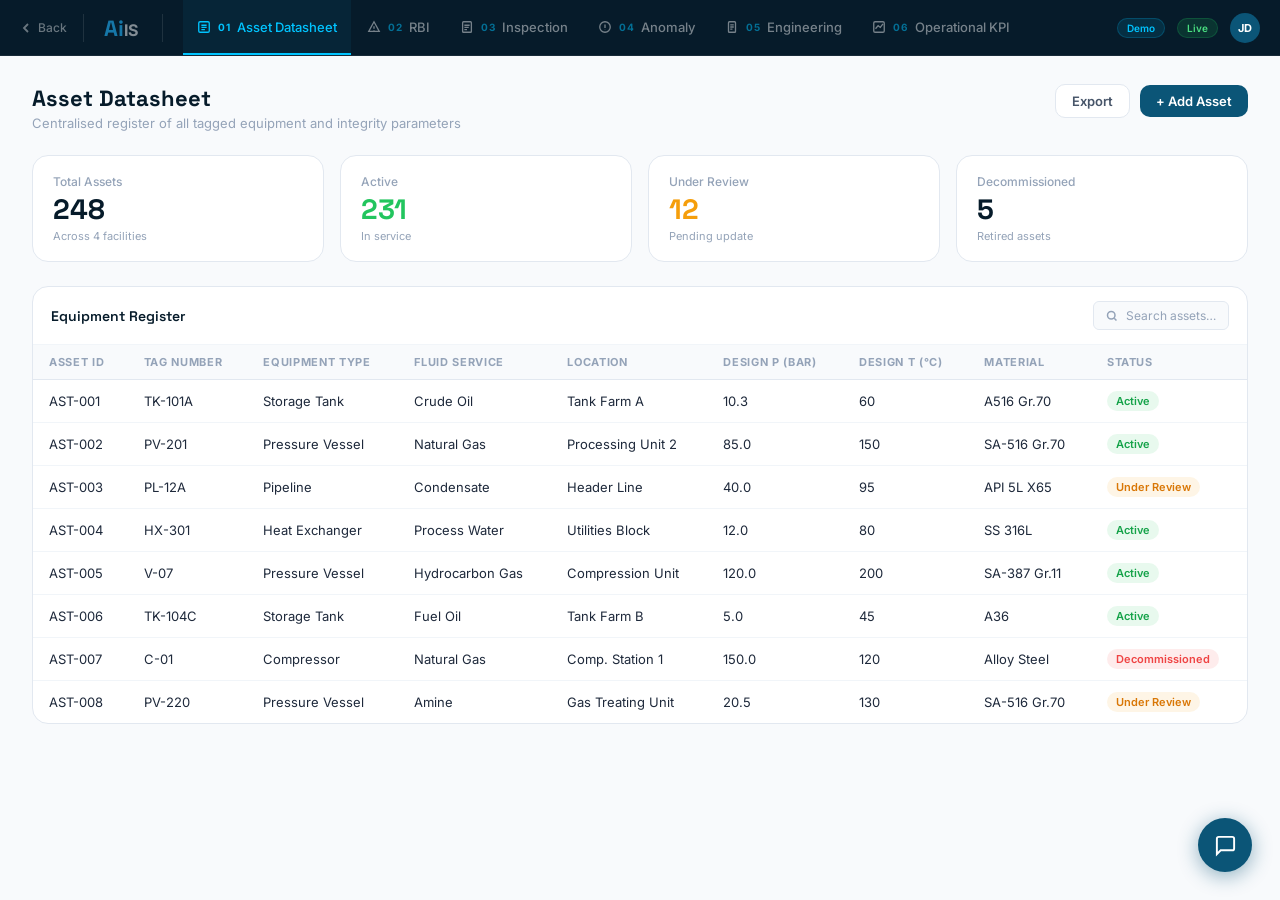
==== commit 069b99ce: "Add AI chatbot assistant to AIIS demo page Floating chat panel with keyword-based responses covering" ====
--- a/aiis-demo.html
+++ b/aiis-demo.html
@@ -479,6 +479,158 @@
     .kpi-trend { font-size: 12px; margin-top: 6px; }
     .trend-up   { color: var(--green); }
     .trend-down { color: var(--red); }
+
+    /* ── CHATBOT ─────────────────────────────────── */
+    .chat-toggle {
+      position: fixed;
+      bottom: 28px;
+      right: 28px;
+      width: 54px;
+      height: 54px;
+      border-radius: 50%;
+      background: var(--teal);
+      border: none;
+      cursor: pointer;
+      display: flex;
+      align-items: center;
+      justify-content: center;
+      box-shadow: 0 4px 20px rgba(11,85,119,.45);
+      transition: background .2s, transform .2s, box-shadow .2s;
+      z-index: 1000;
+      color: var(--white);
+    }
+    .chat-toggle:hover { background: var(--teal-light); transform: scale(1.08); box-shadow: 0 6px 28px rgba(11,85,119,.55); }
+    .chat-toggle.open { background: var(--navy); }
+    .chat-toggle svg { width: 23px; height: 23px; }
+
+    .chat-panel {
+      position: fixed;
+      bottom: 94px;
+      right: 28px;
+      width: 384px;
+      height: 540px;
+      background: var(--white);
+      border: 1px solid var(--gray-200);
+      border-radius: 18px;
+      box-shadow: 0 20px 64px rgba(6,27,42,.18);
+      display: flex;
+      flex-direction: column;
+      z-index: 999;
+      overflow: hidden;
+      transform: scale(0.88) translateY(24px);
+      opacity: 0;
+      pointer-events: none;
+      transition: transform .22s cubic-bezier(.34,1.56,.64,1), opacity .16s;
+      transform-origin: bottom right;
+    }
+    .chat-panel.open { transform: scale(1) translateY(0); opacity: 1; pointer-events: all; }
+
+    .chat-header {
+      background: var(--navy);
+      padding: 14px 16px;
+      display: flex;
+      align-items: center;
+      justify-content: space-between;
+      flex-shrink: 0;
+    }
+    .chat-header-info { display: flex; align-items: center; gap: 10px; }
+    .chat-avatar {
+      width: 34px; height: 34px;
+      border-radius: 50%;
+      background: linear-gradient(135deg, var(--teal-light), var(--accent));
+      display: flex; align-items: center; justify-content: center;
+      font-family: var(--font-head); font-size: 12px; font-weight: 800; color: var(--white);
+      flex-shrink: 0;
+    }
+    .chat-name { font-family: var(--font-head); font-size: 14px; font-weight: 700; color: var(--white); }
+    .chat-online { font-size: 11px; color: #4ade80; display: flex; align-items: center; gap: 4px; margin-top: 1px; }
+    .chat-online::before { content:''; width:6px; height:6px; background:#4ade80; border-radius:50%; display:inline-block; }
+    .chat-close {
+      width: 28px; height: 28px; border-radius: 50%; border: none;
+      background: rgba(255,255,255,.1); color: rgba(255,255,255,.6);
+      cursor: pointer; display: flex; align-items: center; justify-content: center;
+      font-size: 18px; transition: background .15s; flex-shrink: 0;
+    }
+    .chat-close:hover { background: rgba(255,255,255,.2); color: var(--white); }
+
+    .chat-messages {
+      flex: 1; overflow-y: auto; padding: 16px;
+      display: flex; flex-direction: column; gap: 12px;
+    }
+    .chat-messages::-webkit-scrollbar { width: 4px; }
+    .chat-messages::-webkit-scrollbar-thumb { background: var(--gray-200); border-radius: 4px; }
+
+    .msg { display: flex; gap: 8px; align-items: flex-end; }
+    .msg.user { flex-direction: row-reverse; }
+    .msg-av {
+      width: 26px; height: 26px; border-radius: 50%; flex-shrink: 0;
+      display: flex; align-items: center; justify-content: center;
+      font-size: 10px; font-weight: 700; color: var(--white);
+    }
+    .msg.ai .msg-av { background: linear-gradient(135deg, var(--teal-light), var(--accent)); }
+    .msg.user .msg-av { background: var(--navy); }
+    .msg-bubble {
+      max-width: 80%; padding: 10px 14px; border-radius: 14px;
+      font-size: 13px; line-height: 1.6;
+    }
+    .msg.ai .msg-bubble {
+      background: var(--gray-50); border: 1px solid var(--gray-200);
+      border-bottom-left-radius: 4px; color: var(--gray-800);
+    }
+    .msg.user .msg-bubble {
+      background: var(--teal); color: var(--white);
+      border-bottom-right-radius: 4px;
+    }
+    .msg-bubble strong { font-weight: 700; }
+    .msg-bubble ul { padding-left: 16px; margin: 6px 0; }
+    .msg-bubble li { margin-bottom: 3px; }
+    .ctag {
+      display: inline-block; font-size: 11px; font-weight: 700;
+      padding: 1px 7px; border-radius: 100px;
+      background: rgba(0,196,255,.12); color: var(--teal-light);
+      margin: 1px 2px;
+    }
+    .ctag.rh { background: rgba(239,68,68,.12); color: #ef4444; }
+    .ctag.rm { background: rgba(245,158,11,.12); color: #d97706; }
+    .ctag.rl { background: rgba(34,197,94,.12);  color: #16a34a; }
+
+    .typing-bubble { display: flex; align-items: center; gap: 4px; padding: 12px 14px; }
+    .typing-dot { width:6px; height:6px; background:var(--gray-400); border-radius:50%; animation: tbounce 1.2s infinite; }
+    .typing-dot:nth-child(2) { animation-delay:.2s; }
+    .typing-dot:nth-child(3) { animation-delay:.4s; }
+    @keyframes tbounce { 0%,60%,100%{transform:translateY(0)} 30%{transform:translateY(-5px)} }
+
+    .chat-chips {
+      padding: 8px 12px; display: flex; flex-wrap: wrap; gap: 6px;
+      border-top: 1px solid var(--gray-100); flex-shrink: 0;
+    }
+    .chip {
+      font-size: 11px; font-weight: 500; color: var(--teal);
+      background: rgba(11,85,119,.06); border: 1px solid rgba(11,85,119,.15);
+      border-radius: 100px; padding: 4px 10px; cursor: pointer;
+      transition: background .15s; font-family: var(--font-body); white-space: nowrap;
+    }
+    .chip:hover { background: rgba(11,85,119,.13); }
+
+    .chat-input-row {
+      display: flex; align-items: center; gap: 8px;
+      padding: 10px 12px 14px; border-top: 1px solid var(--gray-100); flex-shrink: 0;
+    }
+    .chat-input {
+      flex: 1; border: 1px solid var(--gray-200); border-radius: 20px;
+      padding: 8px 14px; font-size: 13px; font-family: var(--font-body);
+      color: var(--gray-800); background: var(--gray-50); outline: none;
+      transition: border-color .15s;
+    }
+    .chat-input:focus { border-color: var(--teal-light); background: var(--white); }
+    .chat-input::placeholder { color: var(--gray-400); }
+    .chat-send {
+      width: 34px; height: 34px; border-radius: 50%; background: var(--teal);
+      border: none; cursor: pointer; display: flex; align-items: center;
+      justify-content: center; color: var(--white); flex-shrink: 0; transition: background .15s;
+    }
+    .chat-send:hover { background: var(--teal-light); }
+    .chat-send svg { width: 14px; height: 14px; }
   </style>
 </head>
 <body>
@@ -945,6 +1097,53 @@
 
   </div><!-- /page -->
 
+  <!-- ── CHATBOT ──────────────────────────────────── -->
+  <button class="chat-toggle" id="chatToggle" title="Ask AI Assistant">
+    <svg viewBox="0 0 24 24" fill="none" stroke="currentColor" stroke-width="2">
+      <path d="M21 15a2 2 0 0 1-2 2H7l-4 4V5a2 2 0 0 1 2-2h14a2 2 0 0 1 2 2z"/>
+    </svg>
+  </button>
+
+  <div class="chat-panel" id="chatPanel">
+    <div class="chat-header">
+      <div class="chat-header-info">
+        <div class="chat-avatar">AI</div>
+        <div>
+          <div class="chat-name">AIIS Assistant</div>
+          <div class="chat-online">Online</div>
+        </div>
+      </div>
+      <button class="chat-close" id="chatClose">&times;</button>
+    </div>
+
+    <div class="chat-messages" id="chatMessages">
+      <div class="msg ai">
+        <div class="msg-av">AI</div>
+        <div class="msg-bubble">
+          Hello! I'm your <strong>AIIS AI Assistant</strong>. I can help you query assets, risk levels, inspection status, anomalies, and KPIs.<br><br>
+          What would you like to know?
+        </div>
+      </div>
+    </div>
+
+    <div class="chat-chips">
+      <button class="chip">High risk assets?</button>
+      <button class="chip">Overdue inspections</button>
+      <button class="chip">Open anomalies</button>
+      <button class="chip">Production KPIs</button>
+    </div>
+
+    <div class="chat-input-row">
+      <input type="text" class="chat-input" id="chatInput" placeholder="Ask about any asset…" autocomplete="off" />
+      <button class="chat-send" id="chatSend">
+        <svg viewBox="0 0 24 24" fill="none" stroke="currentColor" stroke-width="2.5">
+          <line x1="22" y1="2" x2="11" y2="13"/>
+          <polygon points="22 2 15 22 11 13 2 9 22 2"/>
+        </svg>
+      </button>
+    </div>
+  </div>
+
   <script>
     const tabs = document.querySelectorAll('.nav-tab');
     const sections = document.querySelectorAll('.section');
@@ -960,5 +1159,252 @@
     });
   </script>
 
+  <script>
+    // ── CHATBOT ──────────────────────────────────────────────
+    const chatToggle  = document.getElementById('chatToggle');
+    const chatPanel   = document.getElementById('chatPanel');
+    const chatClose   = document.getElementById('chatClose');
+    const chatMessages= document.getElementById('chatMessages');
+    const chatInput   = document.getElementById('chatInput');
+    const chatSend    = document.getElementById('chatSend');
+
+    chatToggle.addEventListener('click', () => {
+      chatPanel.classList.toggle('open');
+      chatToggle.classList.toggle('open');
+    });
+    chatClose.addEventListener('click', () => {
+      chatPanel.classList.remove('open');
+      chatToggle.classList.remove('open');
+    });
+
+    document.querySelectorAll('.chip').forEach(btn => {
+      btn.addEventListener('click', () => sendMessage(btn.textContent.trim()));
+    });
+    chatSend.addEventListener('click', () => {
+      const v = chatInput.value.trim();
+      if (v) sendMessage(v);
+    });
+    chatInput.addEventListener('keydown', e => {
+      if (e.key === 'Enter') { const v = chatInput.value.trim(); if (v) sendMessage(v); }
+    });
+
+    function addMsg(html, role) {
+      const initials = role === 'user' ? 'JD' : 'AI';
+      const el = document.createElement('div');
+      el.className = `msg ${role}`;
+      el.innerHTML = `<div class="msg-av">${initials}</div><div class="msg-bubble">${html}</div>`;
+      chatMessages.appendChild(el);
+      chatMessages.scrollTop = chatMessages.scrollHeight;
+    }
+
+    function showTyping() {
+      const el = document.createElement('div');
+      el.className = 'msg ai'; el.id = 'typingMsg';
+      el.innerHTML = `<div class="msg-av">AI</div><div class="msg-bubble typing-bubble"><span class="typing-dot"></span><span class="typing-dot"></span><span class="typing-dot"></span></div>`;
+      chatMessages.appendChild(el);
+      chatMessages.scrollTop = chatMessages.scrollHeight;
+    }
+    function removeTyping() { const t = document.getElementById('typingMsg'); if (t) t.remove(); }
+
+    function sendMessage(text) {
+      addMsg(text, 'user');
+      chatInput.value = '';
+      showTyping();
+      setTimeout(() => { removeTyping(); addMsg(getResponse(text), 'ai'); }, 800 + Math.random() * 500);
+    }
+
+    function getResponse(input) {
+      const q = input.toLowerCase();
+
+      if (/^(hi|hello|hey|good\s*(morning|afternoon|evening))/.test(q)) {
+        return `Hello! I can help you with:<br><ul>
+          <li>Asset details — e.g. <em>"Tell me about TK-04"</em></li>
+          <li>Risk levels — e.g. <em>"Which assets are high risk?"</em></li>
+          <li>Inspections — e.g. <em>"Any overdue inspections?"</em></li>
+          <li>Anomalies — e.g. <em>"List open anomalies"</em></li>
+          <li>KPIs — e.g. <em>"What is the production rate?"</em></li>
+          <li>Overview — e.g. <em>"Give me a platform summary"</em></li>
+        </ul>`;
+      }
+
+      if (/tk.?04|tank.?04/.test(q)) {
+        return `<strong>TK-04</strong> — Storage Tank, Tank Farm B<br><br>
+          <strong>Fluid:</strong> Fuel Oil &nbsp;|&nbsp; <strong>Design P:</strong> 5.0 bar &nbsp;|&nbsp; <strong>Design T:</strong> 45°C<br>
+          <strong>Risk:</strong> <span class="ctag rh">High</span> (High PoF × High CoF)<br>
+          <strong>Anomaly:</strong> Wall thinning — bottom plate, SE quadrant <span class="ctag rh">Critical · Open</span><br>
+          <strong>FFS Result:</strong> <span class="ctag rh">Unacceptable</span> — Remaining life: <strong>2.1 yrs</strong>, MAWP: 9.8 bar<br>
+          <strong>Next Inspection:</strong> 15 Jan 2025 (External Visual / CVI)<br><br>
+          ⚠️ Immediate action required — FFS assessment unacceptable.`;
+      }
+
+      if (/\bv.?07\b|vessel.?07/.test(q)) {
+        return `<strong>V-07</strong> — Pressure Vessel, Compression Unit<br><br>
+          <strong>Fluid:</strong> Hydrocarbon Gas &nbsp;|&nbsp; <strong>Design P:</strong> 120.0 bar &nbsp;|&nbsp; <strong>Design T:</strong> 200°C<br>
+          <strong>Risk:</strong> <span class="ctag rh">High</span> (Medium PoF × High CoF)<br>
+          <strong>Anomaly:</strong> Pitting corrosion on nozzle N3 <span class="ctag rh">High · In Progress</span><br>
+          <strong>FFS Result:</strong> <span class="ctag rm">Conditional</span> — Remaining life: <strong>4.5 yrs</strong>, MAWP: 115.0 bar<br>
+          <strong>Inspection:</strong> Thickness Survey (UT) — In Progress, 10 Jan 2025`;
+      }
+
+      if (/pl.?12a|pipeline.?12/.test(q)) {
+        return `<strong>PL-12A</strong> — Pipeline, Header Line<br><br>
+          <strong>Fluid:</strong> Condensate &nbsp;|&nbsp; <strong>Design P:</strong> 40.0 bar &nbsp;|&nbsp; <strong>Status:</strong> Under Review<br>
+          <strong>Risk:</strong> <span class="ctag rm">Medium</span><br>
+          <strong>Anomaly:</strong> Surface crack — 12 o'clock, km 4.2 <span class="ctag rh">High · Open</span><br>
+          <strong>FFS Result:</strong> <span class="ctag rh">Unacceptable</span> — Remaining life: <strong>1.8 yrs</strong>, MAWP: 36.5 bar<br><br>
+          ⚠️ Crack-like flaw — Level 2 FFS result is unacceptable. Immediate re-assessment needed.`;
+      }
+
+      if (/pv.?201/.test(q)) {
+        return `<strong>PV-201</strong> — Pressure Vessel, Processing Unit 2<br><br>
+          <strong>Fluid:</strong> Natural Gas &nbsp;|&nbsp; <strong>Design P:</strong> 85.0 bar<br>
+          <strong>Risk:</strong> <span class="ctag rm">Medium</span> (Low PoF × Medium CoF)<br>
+          <strong>Anomaly:</strong> Coating degradation, shell zone B <span class="ctag rm">Medium · Pending Review</span><br>
+          <strong>FFS Result:</strong> <span class="ctag rl">Acceptable</span> — Remaining life: <strong>8.3 yrs</strong>, MAWP: 84.5 bar<br>
+          <strong>Last Inspection:</strong> Full Inspection (WFMT/UT) — Completed 05 Dec 2024`;
+      }
+
+      if (/hx.?301|heat.?exchanger/.test(q)) {
+        return `<strong>HX-301</strong> — Heat Exchanger, Utilities Block<br><br>
+          <strong>Fluid:</strong> Process Water &nbsp;|&nbsp; <strong>Design P:</strong> 12.0 bar<br>
+          <strong>Risk:</strong> <span class="ctag rl">Low</span><br>
+          <strong>Anomaly:</strong> Tube thinning — pass 2, rows 4–6 <span class="ctag rm">Medium · In Progress</span><br>
+          <strong>FFS Result:</strong> <span class="ctag rl">Acceptable</span> — Remaining life: <strong>6.0 yrs</strong>, MAWP: 11.8 bar<br>
+          <strong>Last Inspection:</strong> Tube Bundle ECT — Completed 01 Nov 2024`;
+      }
+
+      if (/tk.?101/.test(q)) {
+        return `<strong>TK-101A</strong> — Storage Tank, Tank Farm A<br><br>
+          <strong>Fluid:</strong> Crude Oil &nbsp;|&nbsp; <strong>Design P:</strong> 10.3 bar<br>
+          <strong>Risk:</strong> <span class="ctag rl">Low</span><br>
+          <strong>Anomaly:</strong> Minor weld discontinuity — roof-to-shell joint <span class="ctag rl">Low · Closed</span><br>
+          <strong>FFS:</strong> Not assessed<br>
+          <strong>Inspection:</strong> <span class="ctag rh">Overdue</span> — Internal Visual due 25 Sep 2024<br><br>
+          ⚠️ Inspection is overdue. Schedule immediately.`;
+      }
+
+      if (/pv.?220/.test(q)) {
+        return `<strong>PV-220</strong> — Pressure Vessel, Gas Treating Unit<br><br>
+          <strong>Fluid:</strong> Amine &nbsp;|&nbsp; <strong>Design P:</strong> 20.5 bar &nbsp;|&nbsp; <strong>Design T:</strong> 130°C<br>
+          <strong>Material:</strong> SA-516 Gr.70<br>
+          <strong>Status:</strong> <span class="ctag rm">Under Review</span> — No active anomaly or FFS assessment on record yet.`;
+      }
+
+      if (/high.?risk|most.?risk|critical.?asset|riski(est|er)|worst|dangerous/.test(q)) {
+        return `There are <strong>2 high-risk assets</strong> in the current portfolio:<br><br>
+          1. <span class="ctag rh">TK-04</span> Storage Tank — High PoF × High CoF<br>
+          &nbsp;&nbsp;FFS: Unacceptable · Remaining life: 2.1 yrs<br><br>
+          2. <span class="ctag rh">V-07</span> Pressure Vessel — Medium PoF × High CoF<br>
+          &nbsp;&nbsp;FFS: Conditional · Remaining life: 4.5 yrs<br><br>
+          Both require prioritised inspection and engineering review.`;
+      }
+
+      if (/overdue|past.?due|miss(ed|ing).?inspect|late.?inspect/.test(q)) {
+        return `There is <strong>1 overdue inspection</strong>:<br><br>
+          <span class="ctag">TK-101A</span> Storage Tank — Tank Farm A<br>
+          <strong>Type:</strong> Internal Visual (CVI)<br>
+          <strong>Due Date:</strong> 25 Sep 2024<br>
+          <strong>Inspector:</strong> B. Santoso<br><br>
+          Please schedule immediately to maintain compliance.`;
+      }
+
+      if (/open.?anomal|anomal.*(open|unresolv|active)|list.*anomal/.test(q)) {
+        return `<strong>2 open anomalies</strong> require immediate attention:<br><br>
+          <span class="ctag rh">ANO-024-001</span> <strong>TK-04</strong><br>
+          Wall thinning — bottom plate, SE quadrant (Critical)<br>
+          Due: 31 Jan 2025 · Assigned: A. Rahman<br><br>
+          <span class="ctag rh">ANO-024-003</span> <strong>PL-12A</strong><br>
+          Surface crack — 12 o'clock, km 4.2 (High)<br>
+          Due: 15 Jan 2025 · Assigned: C. Wibowo<br><br>
+          Additionally: 5 In Progress, 3 Pending Review, 47 Closed.`;
+      }
+
+      if (/anomal/.test(q)) {
+        return `<strong>Anomaly Register Summary:</strong><br><br>
+          <span class="ctag rh">12 Open</span> &nbsp;
+          <span class="ctag rm">5 In Progress</span> &nbsp;
+          <span class="ctag" style="background:rgba(99,102,241,.12);color:#6366f1">3 Pending Review</span> &nbsp;
+          <span class="ctag rl">47 Closed</span><br><br>
+          <strong>Critical / High:</strong><br>
+          • TK-04 — Wall thinning (Critical, Open)<br>
+          • PL-12A — Surface crack (High, Open)<br>
+          • V-07 — Pitting corrosion (High, In Progress)`;
+      }
+
+      if (/kpi|production.?rate|bopd|inhibitor|operational.?perf/.test(q)) {
+        return `<strong>Current Operational KPIs:</strong><br><br>
+          📊 <strong>Production Rate:</strong> 12,450 BOPD <span class="ctag rl">↑ 3.2%</span><br>
+          🌡️ <strong>Avg. Operating Temp:</strong> 87°C — Stable<br>
+          ⚙️ <strong>Avg. Operating Pressure:</strong> 42.3 bar <span class="ctag rm">↓ 1.1%</span><br>
+          🔬 <strong>Corr. Inhibitor Efficiency:</strong> 94% <span class="ctag rl">↑ 2%</span><br><br>
+          Overall performance is trending positively.`;
+      }
+
+      if (/remain(ing)?.?(life|lifespan|service)|how.?long|lifespan/.test(q)) {
+        return `<strong>Remaining Life — FFS Assessed Assets:</strong><br><br>
+          <span class="ctag rh">PL-12A</span> 1.8 yrs — Unacceptable<br>
+          <span class="ctag rh">TK-04</span> 2.1 yrs — Unacceptable<br>
+          <span class="ctag rm">V-07</span> 4.5 yrs — Conditional<br>
+          <span class="ctag rl">HX-301</span> 6.0 yrs — Acceptable<br>
+          <span class="ctag rl">PV-201</span> 8.3 yrs — Acceptable<br><br>
+          ⚠️ PL-12A and TK-04 have critically short remaining lives — urgent action required.`;
+      }
+
+      if (/unacceptable|urgent|immediate|action.?required/.test(q)) {
+        return `<strong>Assets requiring immediate action:</strong><br><br>
+          1. <span class="ctag rh">TK-04</span> — FFS Level 2, Unacceptable<br>
+          Wall thinning, remaining life 2.1 yrs. Recommend repair or de-rating.<br><br>
+          2. <span class="ctag rh">PL-12A</span> — FFS Level 2, Unacceptable<br>
+          Crack-like flaw, remaining life 1.8 yrs. Immediate FFS re-assessment required.`;
+      }
+
+      if (/inspect(ion)?.?(schedul|upcoming|next|calendar)|schedul.*inspect/.test(q)) {
+        return `<strong>Inspection Overview:</strong><br><br>
+          <span class="ctag" style="background:rgba(14,165,233,.1);color:#0ea5e9">18 Scheduled</span> &nbsp;
+          <span class="ctag rm">4 In Progress</span> &nbsp;
+          <span class="ctag rl">63 Completed</span> &nbsp;
+          <span class="ctag rh">3 Overdue</span><br><br>
+          <strong>Upcoming:</strong><br>
+          • <strong>TK-04</strong> — External Visual (CVI), 15 Jan 2025<br>
+          • <strong>V-07</strong> — Thickness Survey (UT), 10 Jan 2025 (In Progress)`;
+      }
+
+      if (/summar|overview|status|how.*(things|looking|going)|what.*happening/.test(q)) {
+        return `<strong>AIIS Platform — Status Summary</strong><br><br>
+          📦 <strong>Assets:</strong> 248 total (231 Active, 12 Under Review, 5 Decommissioned)<br>
+          ⚠️ <strong>High Risk:</strong> 2 assets — TK-04, V-07<br>
+          🔍 <strong>Inspections:</strong> 3 overdue, 4 in progress, 18 scheduled<br>
+          🚨 <strong>Open Anomalies:</strong> 12 (2 Critical/High priority)<br>
+          📐 <strong>FFS Unacceptable:</strong> TK-04 (2.1 yrs) and PL-12A (1.8 yrs)<br>
+          📊 <strong>Production:</strong> 12,450 BOPD (↑ 3.2%)`;
+      }
+
+      if (/how many|total.?asset|number.?of.?asset|asset.?count/.test(q)) {
+        return `The asset register contains <strong>248 assets</strong> across 4 facilities:<br><br>
+          ✅ <strong>Active:</strong> 231 in service<br>
+          🔄 <strong>Under Review:</strong> 12 pending update<br>
+          🚫 <strong>Decommissioned:</strong> 5 retired<br><br>
+          Equipment includes storage tanks, pressure vessels, pipelines, heat exchangers, and compressors.`;
+      }
+
+      if (/decomm|retire|retired|out.?of.?service/.test(q)) {
+        return `There is <strong>1 decommissioned asset</strong> in the visible register:<br><br>
+          <span class="ctag">C-01</span> Compressor — Comp. Station 1<br>
+          Fluid: Natural Gas · Material: Alloy Steel<br><br>
+          5 decommissioned assets exist in total across all facilities.`;
+      }
+
+      return `I didn't quite catch that. Try asking:<br><ul>
+        <li><em>"Tell me about TK-04"</em> or <em>"What is PL-12A?"</em></li>
+        <li><em>"Which assets are high risk?"</em></li>
+        <li><em>"Any overdue inspections?"</em></li>
+        <li><em>"List open anomalies"</em></li>
+        <li><em>"Remaining life of assets"</em></li>
+        <li><em>"What is the production rate?"</em></li>
+        <li><em>"Give me a platform summary"</em></li>
+      </ul>`;
+    }
+  </script>
+
 </body>
 </html>
